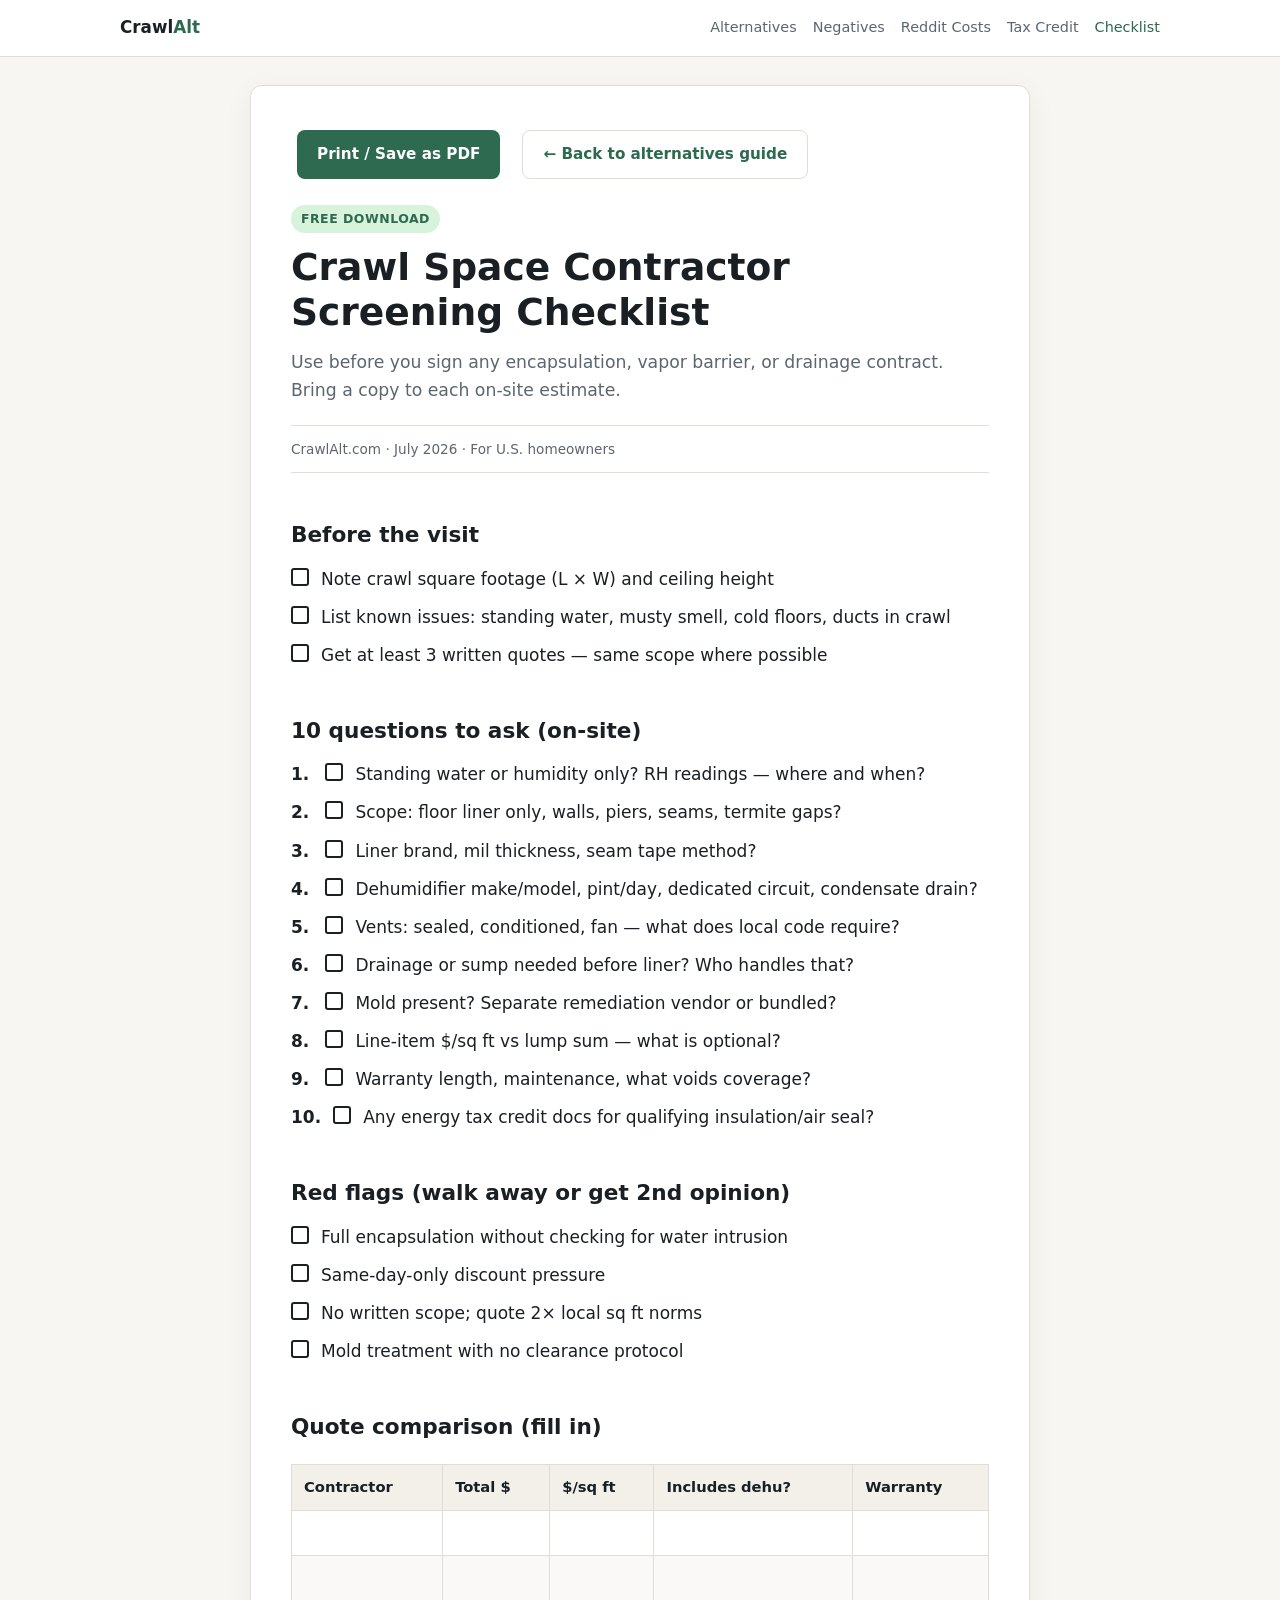
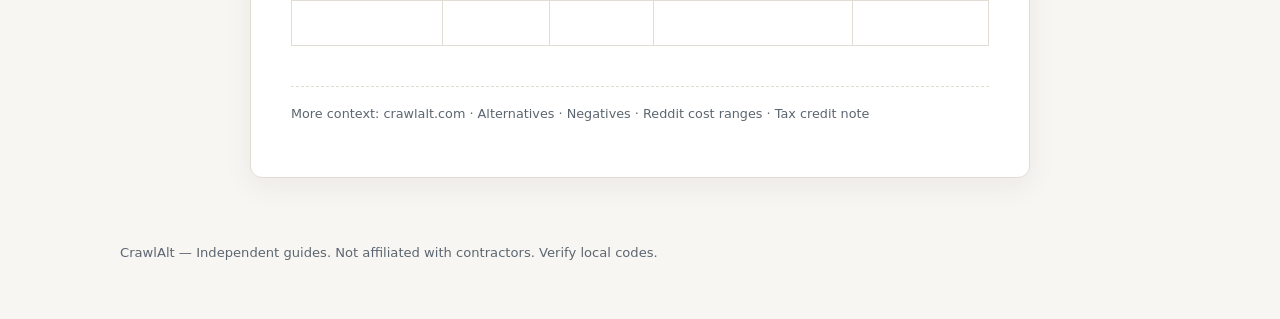
==== checklist.html @ 29562c48 "fix: align sitemap and canonical URLs with Cloudflare pretty URLs Co-authored-by: Cursor <cursoragen" ====
<!DOCTYPE html>
<html lang="en">
  <head>
    <meta charset="UTF-8" />
    <meta name="viewport" content="width=device-width, initial-scale=1.0" />
    <title>Contractor Screening Checklist — Crawl Space Work</title>
    <meta
      name="description"
      content="Free printable checklist: 10 questions and scope items before signing a crawl space encapsulation or moisture-control contract."
    />
    <link rel="stylesheet" href="css/style.css" />
    <link rel="canonical" href="https://crawlalt.com/checklist" />
  </head>
  <body class="checklist-page">
    <header class="site-header no-print">
      <div class="site-header-inner">
        <a class="brand" href="/">Crawl<span>Alt</span></a>
        <nav class="nav-links" aria-label="Primary">
          <a href="/">Alternatives</a>
          <a href="/negatives">Negatives</a>
          <a href="/diy-cost-reddit">Reddit Costs</a>
          <a href="/tax-credit">Tax Credit</a>
          <a class="active" href="/checklist">Checklist</a>
        </nav>
      </div>
    </header>

    <div class="layout layout-single">
      <main>
        <article class="checklist-doc">
          <div class="no-print cta-bar">
            <button type="button" class="btn-primary" onclick="window.print()">Print / Save as PDF</button>
            <a class="btn-ghost" href="/">← Back to alternatives guide</a>
          </div>

          <span class="eyebrow">Free download</span>
          <h1>Crawl Space Contractor Screening Checklist</h1>
          <p class="dek">
            Use before you sign any encapsulation, vapor barrier, or drainage contract. Bring a copy to
            each on-site estimate.
          </p>
          <p class="meta">CrawlAlt.com · July 2026 · For U.S. homeowners</p>

          <h2>Before the visit</h2>
          <ul class="check-list">
            <li><span class="box"></span> Note crawl square footage (L × W) and ceiling height</li>
            <li><span class="box"></span> List known issues: standing water, musty smell, cold floors, ducts in crawl</li>
            <li><span class="box"></span> Get at least 3 written quotes — same scope where possible</li>
          </ul>

          <h2>10 questions to ask (on-site)</h2>
          <ol class="check-list numbered">
            <li><span class="box"></span> Standing water or humidity only? RH readings — where and when?</li>
            <li><span class="box"></span> Scope: floor liner only, walls, piers, seams, termite gaps?</li>
            <li><span class="box"></span> Liner brand, mil thickness, seam tape method?</li>
            <li><span class="box"></span> Dehumidifier make/model, pint/day, dedicated circuit, condensate drain?</li>
            <li><span class="box"></span> Vents: sealed, conditioned, fan — what does local code require?</li>
            <li><span class="box"></span> Drainage or sump needed before liner? Who handles that?</li>
            <li><span class="box"></span> Mold present? Separate remediation vendor or bundled?</li>
            <li><span class="box"></span> Line-item $/sq ft vs lump sum — what is optional?</li>
            <li><span class="box"></span> Warranty length, maintenance, what voids coverage?</li>
            <li><span class="box"></span> Any energy tax credit docs for qualifying insulation/air seal?</li>
          </ol>

          <h2>Red flags (walk away or get 2nd opinion)</h2>
          <ul class="check-list">
            <li><span class="box"></span> Full encapsulation without checking for water intrusion</li>
            <li><span class="box"></span> Same-day-only discount pressure</li>
            <li><span class="box"></span> No written scope; quote 2× local sq ft norms</li>
            <li><span class="box"></span> Mold treatment with no clearance protocol</li>
          </ul>

          <h2>Quote comparison (fill in)</h2>
          <table class="fill-table">
            <thead>
              <tr>
                <th>Contractor</th>
                <th>Total $</th>
                <th>$/sq ft</th>
                <th>Includes dehu?</th>
                <th>Warranty</th>
              </tr>
            </thead>
            <tbody>
              <tr><td>&nbsp;</td><td></td><td></td><td></td><td></td></tr>
              <tr><td>&nbsp;</td><td></td><td></td><td></td><td></td></tr>
              <tr><td>&nbsp;</td><td></td><td></td><td></td><td></td></tr>
            </tbody>
          </table>

          <p class="print-footer">
            More context: crawlalt.com · Alternatives · Negatives · Reddit cost ranges · Tax credit note
          </p>
        </article>
      </main>
    </div>

    <footer class="site-footer no-print">
      <p>CrawlAlt — Independent guides. Not affiliated with contractors. Verify local codes.</p>
    </footer>
  </body>
</html>
---- css/style.css ----
:root {
  --bg: #f8f6f3;
  --surface: #ffffff;
  --text: #1a1f24;
  --muted: #5c6670;
  --accent: #2d6a4f;
  --accent-soft: #d8f3dc;
  --border: #e2ddd4;
  --warn: #bc6c25;
  --radius: 12px;
  --shadow: 0 8px 30px rgba(26, 31, 36, 0.06);
  --max: 760px;
  --font: "Segoe UI", system-ui, -apple-system, sans-serif;
}

* {
  box-sizing: border-box;
}

html {
  scroll-behavior: smooth;
}

body {
  margin: 0;
  font-family: var(--font);
  font-size: 17px;
  line-height: 1.65;
  color: var(--text);
  background: var(--bg);
}

a {
  color: var(--accent);
}

a:hover {
  text-decoration: underline;
}

.site-header {
  background: var(--surface);
  border-bottom: 1px solid var(--border);
  position: sticky;
  top: 0;
  z-index: 10;
}

.site-header-inner {
  max-width: 1080px;
  margin: 0 auto;
  padding: 14px 20px;
  display: flex;
  align-items: center;
  justify-content: space-between;
  gap: 16px;
}

.brand {
  font-weight: 700;
  font-size: 1.05rem;
  color: var(--text);
  text-decoration: none;
}

.brand span {
  color: var(--accent);
}

.nav-links {
  display: flex;
  flex-wrap: wrap;
  gap: 8px 16px;
  font-size: 0.9rem;
}

.nav-links a {
  color: var(--muted);
  text-decoration: none;
}

.nav-links a:hover,
.nav-links a.active {
  color: var(--accent);
}

.layout {
  max-width: 1080px;
  margin: 0 auto;
  padding: 28px 20px 64px;
  display: grid;
  grid-template-columns: 220px minmax(0, 1fr);
  gap: 36px;
  align-items: start;
}

@media (max-width: 900px) {
  .layout {
    grid-template-columns: 1fr;
  }

  .toc {
    display: none;
  }
}

.toc {
  position: sticky;
  top: 72px;
  background: var(--surface);
  border: 1px solid var(--border);
  border-radius: var(--radius);
  padding: 16px 18px;
  font-size: 0.88rem;
}

.toc h2 {
  margin: 0 0 10px;
  font-size: 0.78rem;
  text-transform: uppercase;
  letter-spacing: 0.06em;
  color: var(--muted);
}

.toc ol {
  margin: 0;
  padding-left: 18px;
}

.toc li {
  margin: 6px 0;
}

.toc a {
  color: var(--muted);
  text-decoration: none;
}

.toc a:hover {
  color: var(--accent);
}

article {
  background: var(--surface);
  border: 1px solid var(--border);
  border-radius: var(--radius);
  box-shadow: var(--shadow);
  padding: 36px 40px;
}

@media (max-width: 640px) {
  article {
    padding: 24px 18px;
  }
}

.eyebrow {
  display: inline-block;
  background: var(--accent-soft);
  color: var(--accent);
  font-size: 0.78rem;
  font-weight: 600;
  letter-spacing: 0.04em;
  text-transform: uppercase;
  padding: 4px 10px;
  border-radius: 999px;
  margin-bottom: 12px;
}

h1 {
  font-size: clamp(1.75rem, 4vw, 2.35rem);
  line-height: 1.2;
  margin: 0 0 12px;
}

.dek {
  font-size: 1.08rem;
  color: var(--muted);
  margin: 0 0 20px;
}

.meta {
  font-size: 0.85rem;
  color: var(--muted);
  border-top: 1px solid var(--border);
  border-bottom: 1px solid var(--border);
  padding: 12px 0;
  margin-bottom: 28px;
}

.callout {
  background: #fff8ef;
  border-left: 4px solid var(--warn);
  padding: 14px 16px;
  border-radius: 0 var(--radius) var(--radius) 0;
  margin: 24px 0;
  font-size: 0.95rem;
}

.callout strong {
  color: var(--warn);
}

h2 {
  font-size: 1.35rem;
  margin: 36px 0 12px;
  padding-top: 8px;
}

h3 {
  font-size: 1.1rem;
  margin: 24px 0 8px;
}

p,
ul,
ol {
  margin: 0 0 16px;
}

ul,
ol {
  padding-left: 22px;
}

table {
  width: 100%;
  border-collapse: collapse;
  font-size: 0.92rem;
  margin: 20px 0 24px;
}

th,
td {
  border: 1px solid var(--border);
  padding: 10px 12px;
  text-align: left;
  vertical-align: top;
}

th {
  background: #f3f0ea;
  font-weight: 600;
}

tr:nth-child(even) td {
  background: #faf9f7;
}

.tag {
  display: inline-block;
  font-size: 0.75rem;
  font-weight: 600;
  padding: 2px 8px;
  border-radius: 999px;
  background: var(--accent-soft);
  color: var(--accent);
}

.tag.warn {
  background: #fde8d8;
  color: #9a3412;
}

.card-grid {
  display: grid;
  grid-template-columns: repeat(auto-fit, minmax(220px, 1fr));
  gap: 14px;
  margin: 20px 0;
}

.card {
  border: 1px solid var(--border);
  border-radius: var(--radius);
  padding: 16px;
  background: #faf9f7;
}

.card h3 {
  margin-top: 0;
  font-size: 1rem;
}

.related {
  margin-top: 40px;
  padding-top: 24px;
  border-top: 1px solid var(--border);
}

.related h2 {
  margin-top: 0;
  font-size: 1.15rem;
}

.related ul {
  list-style: none;
  padding: 0;
  margin: 0;
}

.related li {
  margin: 10px 0;
  padding: 12px 14px;
  background: var(--bg);
  border-radius: var(--radius);
  border: 1px solid var(--border);
}

.related a {
  font-weight: 600;
  text-decoration: none;
}

.related span {
  display: block;
  font-size: 0.88rem;
  color: var(--muted);
  margin-top: 4px;
}

.site-footer {
  max-width: 1080px;
  margin: 0 auto;
  padding: 0 20px 40px;
  font-size: 0.82rem;
  color: var(--muted);
}

.badge-soon {
  font-size: 0.72rem;
  background: #eee;
  color: #666;
  padding: 2px 6px;
  border-radius: 4px;
  margin-left: 6px;
  vertical-align: middle;
}

.cta-box {
  background: linear-gradient(135deg, #eef7f0 0%, #f8f6f3 100%);
  border: 1px solid #b7d4c3;
  border-radius: var(--radius);
  padding: 24px 28px;
  margin: 32px 0;
  text-align: center;
}

.cta-box h2 {
  margin-top: 0;
  font-size: 1.25rem;
}

.cta-box p {
  color: var(--muted);
  max-width: 520px;
  margin-left: auto;
  margin-right: auto;
}

.btn-primary,
.btn-ghost {
  display: inline-block;
  margin: 8px 6px 0;
  padding: 11px 20px;
  border-radius: 8px;
  font-size: 0.95rem;
  font-weight: 600;
  text-decoration: none;
  cursor: pointer;
  border: none;
  font-family: inherit;
}

.btn-primary {
  background: var(--accent);
  color: #fff;
}

.btn-primary:hover {
  background: #245a42;
  color: #fff;
  text-decoration: none;
}

.btn-ghost {
  background: var(--surface);
  color: var(--accent);
  border: 1px solid var(--border);
}

.layout-single {
  grid-template-columns: 1fr;
  max-width: 820px;
}

.checklist-doc .check-list {
  list-style: none;
  padding-left: 0;
}

.check-list li {
  display: flex;
  gap: 12px;
  align-items: flex-start;
  margin-bottom: 10px;
}

.check-list .box {
  flex-shrink: 0;
  width: 18px;
  height: 18px;
  border: 2px solid var(--text);
  border-radius: 3px;
  margin-top: 3px;
}

.check-list.numbered {
  counter-reset: chk;
}

.check-list.numbered li {
  counter-increment: chk;
}

.check-list.numbered li::before {
  content: counter(chk) ".";
  font-weight: 600;
  min-width: 1.4rem;
}

.fill-table td {
  min-height: 36px;
  height: 40px;
}

.cta-bar {
  display: flex;
  flex-wrap: wrap;
  gap: 10px;
  margin-bottom: 24px;
}

.print-footer {
  margin-top: 40px;
  font-size: 0.8rem;
  color: var(--muted);
  border-top: 1px dashed var(--border);
  padding-top: 16px;
}

@media print {
  .no-print {
    display: none !important;
  }

  body {
    background: #fff;
    font-size: 12pt;
  }

  article {
    box-shadow: none;
    border: none;
    padding: 0;
  }

  .site-header,
  .site-footer {
    display: none;
  }
}
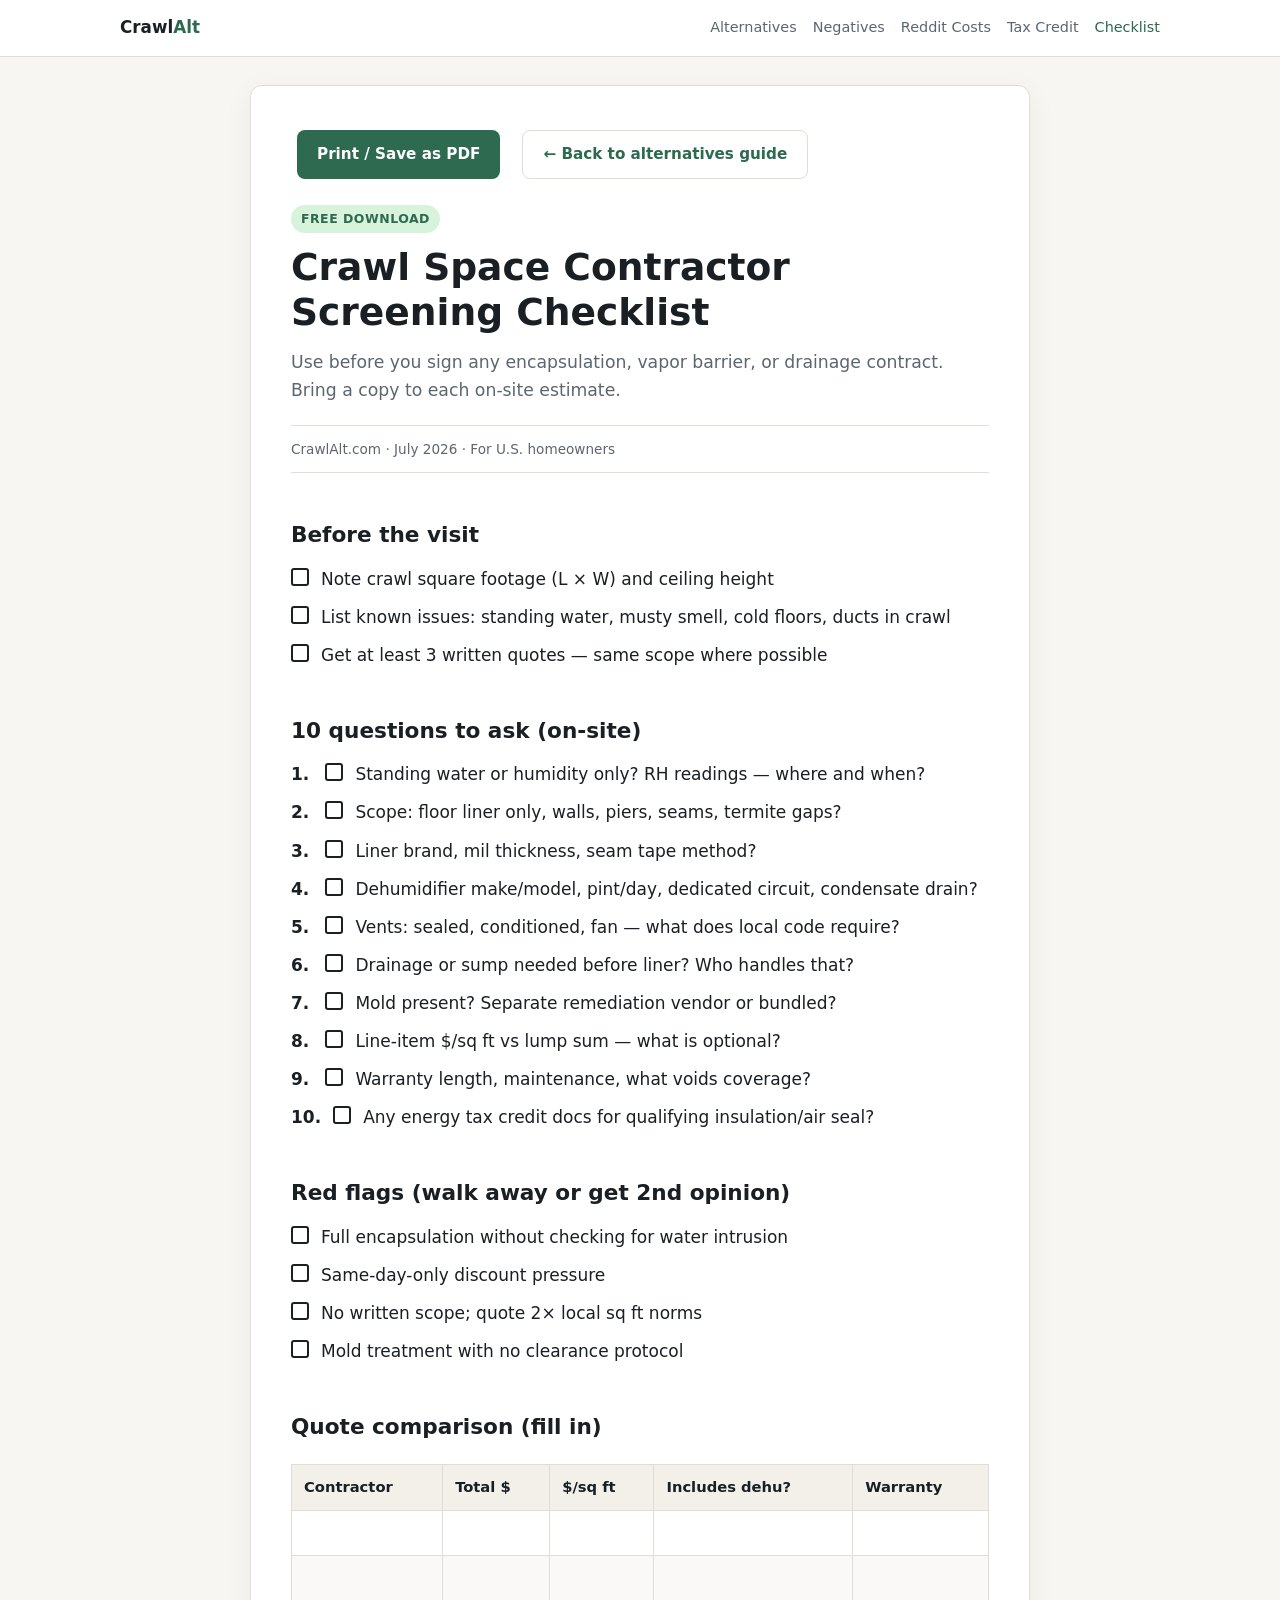
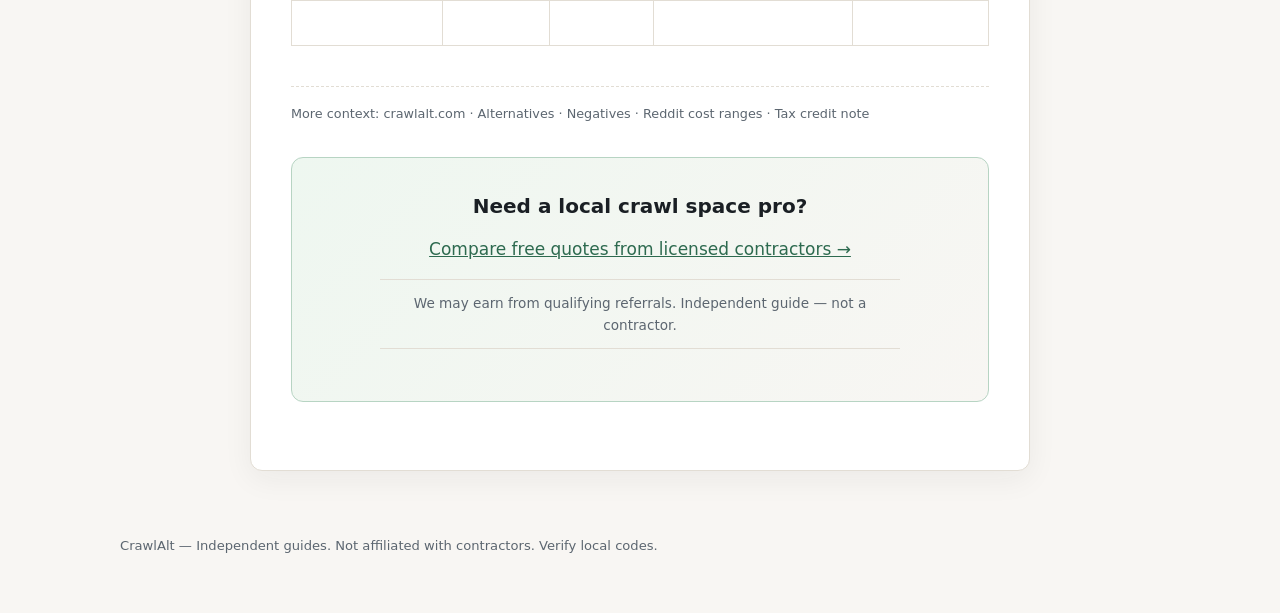
==== commit 8604c569: "Add lead CTA placeholder on checklist for Angi Co-authored-by: Cursor <cursoragent@cursor.com>" ====
--- a/checklist.html
+++ b/checklist.html
@@ -91,6 +91,16 @@
           <p class="print-footer">
             More context: crawlalt.com · Alternatives · Negatives · Reddit cost ranges · Tax credit note
           </p>
+
+          <section class="cta-box no-print" aria-label="Get local quotes">
+            <h2>Need a local crawl space pro?</h2>
+            <p>
+              <a href="#angi-pending">Compare free quotes from licensed contractors →</a>
+            </p>
+            <p class="meta">
+              We may earn from qualifying referrals. Independent guide — not a contractor.
+            </p>
+          </section>
         </article>
       </main>
     </div>
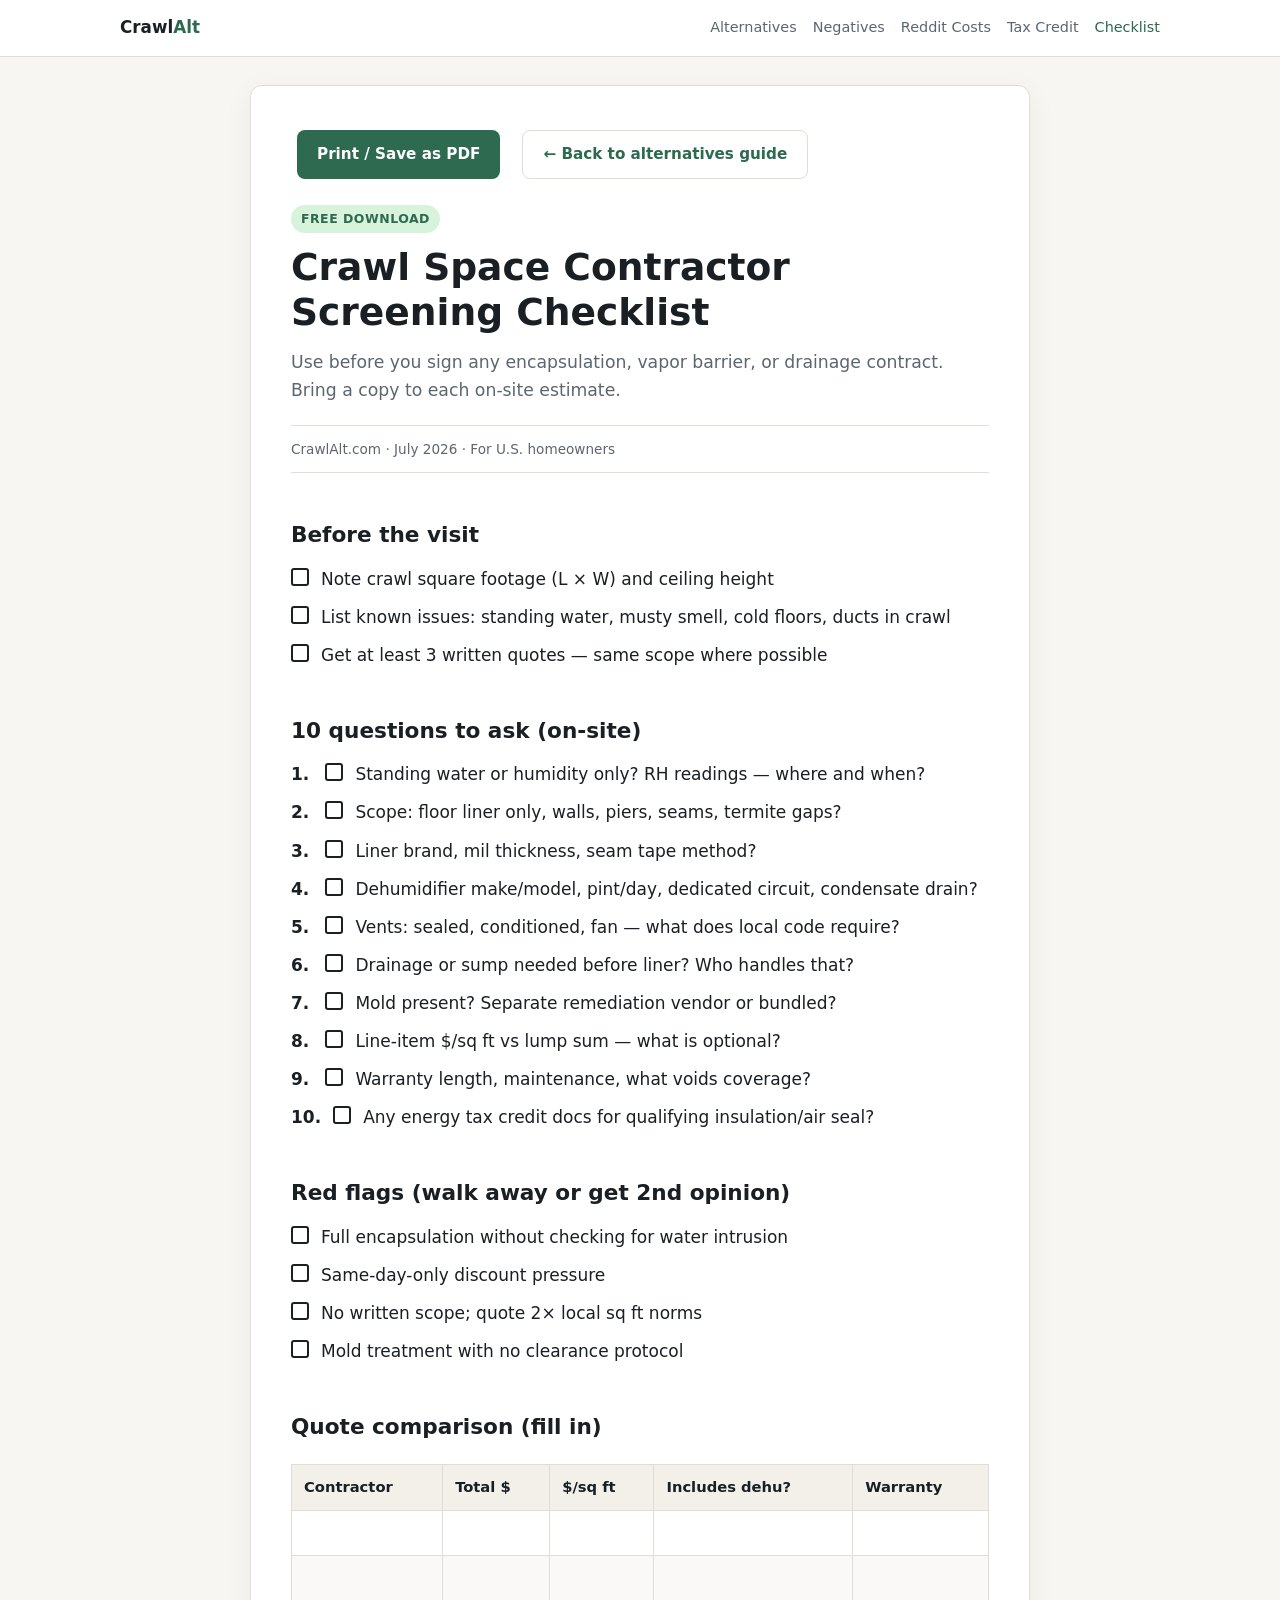
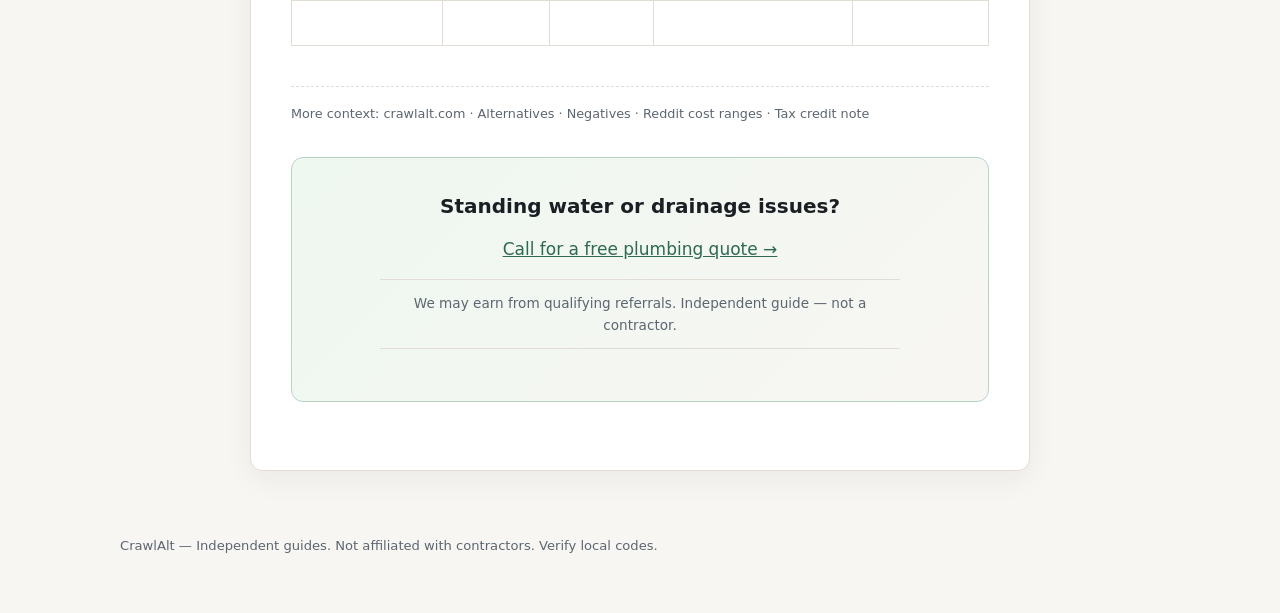
==== commit 81c5bda9: "Wire checklist CTA to DC Plumbing pay-per-call number Co-authored-by: Cursor <cursoragent@cursor.com" ====
--- a/checklist.html
+++ b/checklist.html
@@ -93,9 +93,9 @@
           </p>
 
           <section class="cta-box no-print" aria-label="Get local quotes">
-            <h2>Need a local crawl space pro?</h2>
+            <h2>Standing water or drainage issues?</h2>
             <p>
-              <a href="#angi-pending">Compare free quotes from licensed contractors →</a>
+              <a href="tel:+16074009375">Call for a free plumbing quote →</a>
             </p>
             <p class="meta">
               We may earn from qualifying referrals. Independent guide — not a contractor.
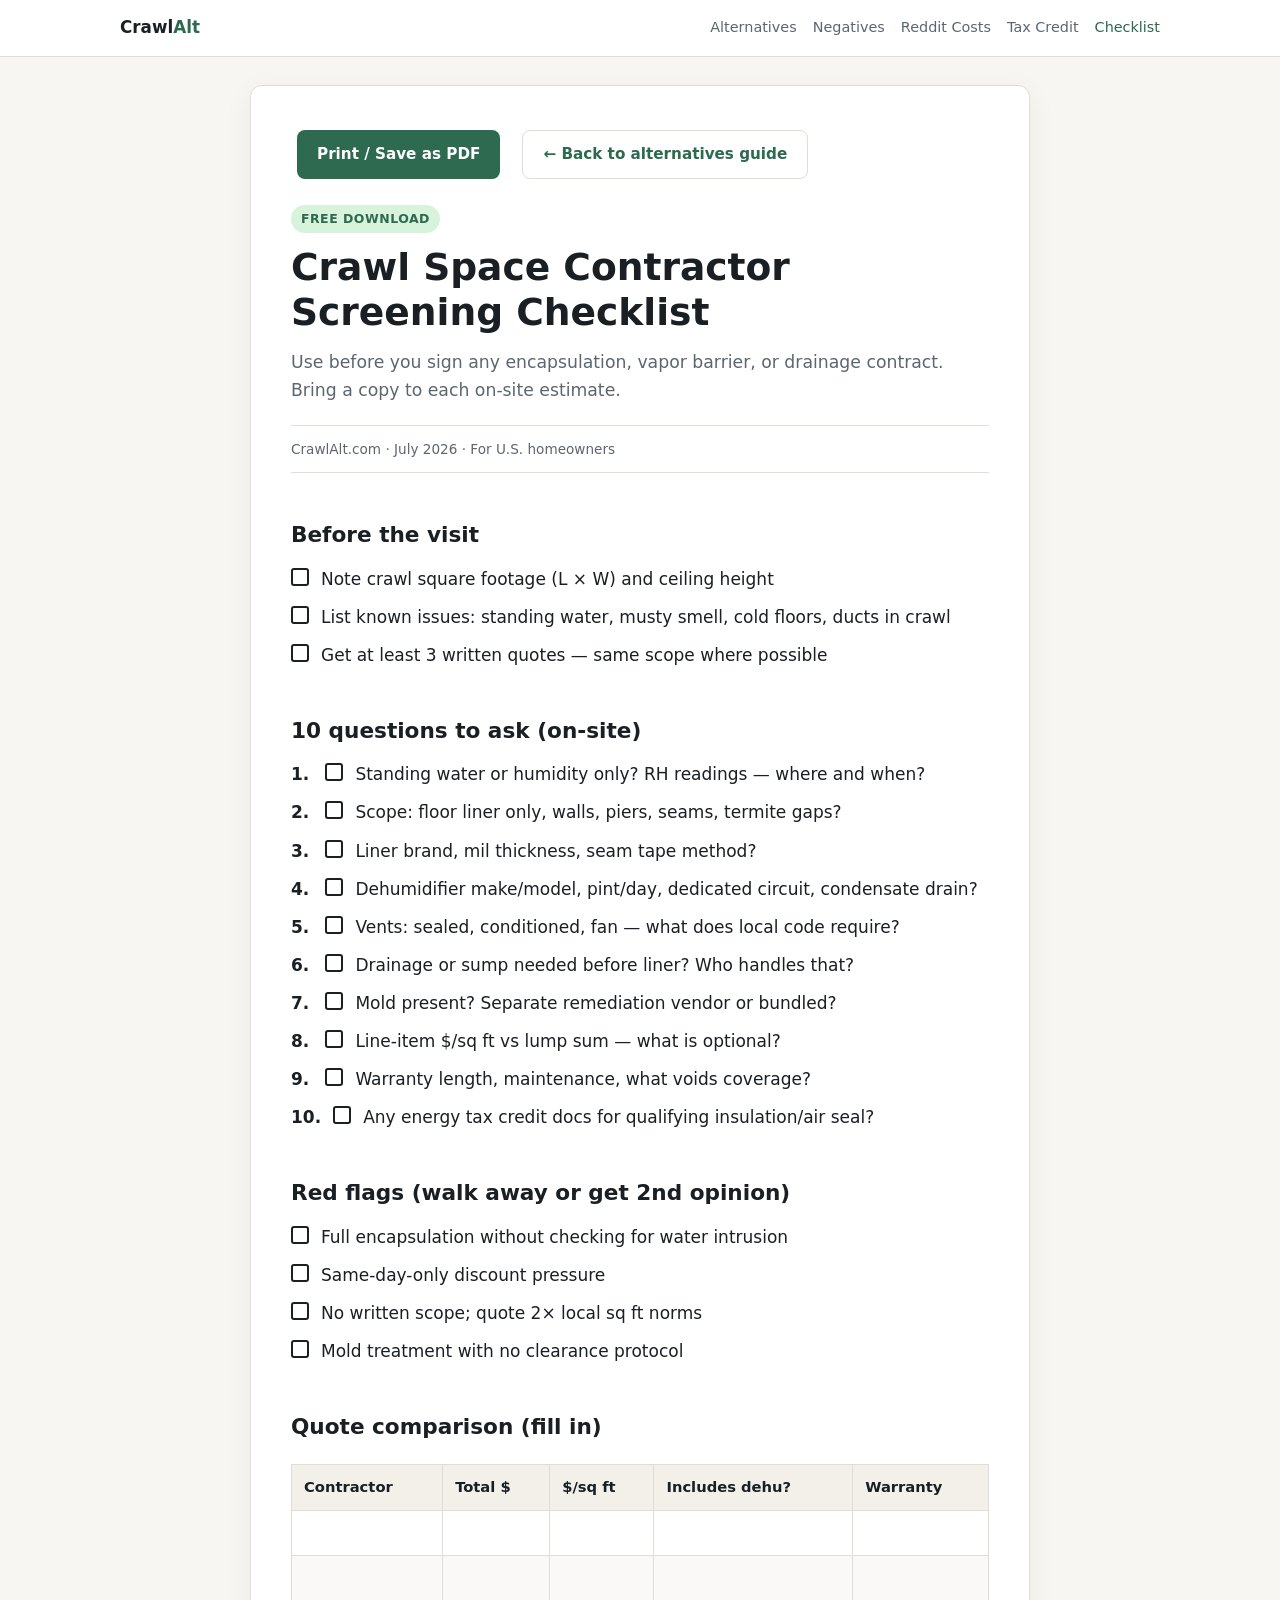
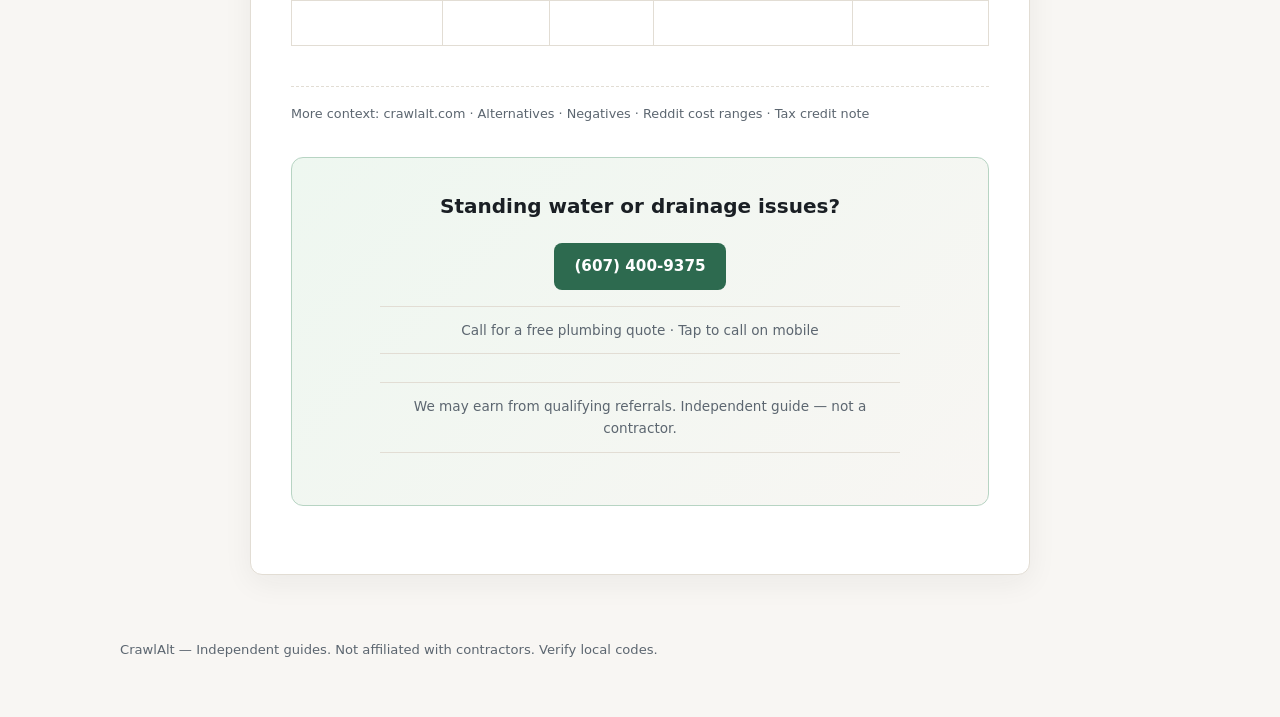
==== commit 10e2268b: "Show plumbing phone number visibly on checklist CTA Co-authored-by: Cursor <cursoragent@cursor.com>" ====
--- a/checklist.html
+++ b/checklist.html
@@ -95,8 +95,9 @@
           <section class="cta-box no-print" aria-label="Get local quotes">
             <h2>Standing water or drainage issues?</h2>
             <p>
-              <a href="tel:+16074009375">Call for a free plumbing quote →</a>
+              <a class="btn-primary" href="tel:+16074009375">(607) 400-9375</a>
             </p>
+            <p class="meta">Call for a free plumbing quote · Tap to call on mobile</p>
             <p class="meta">
               We may earn from qualifying referrals. Independent guide — not a contractor.
             </p>
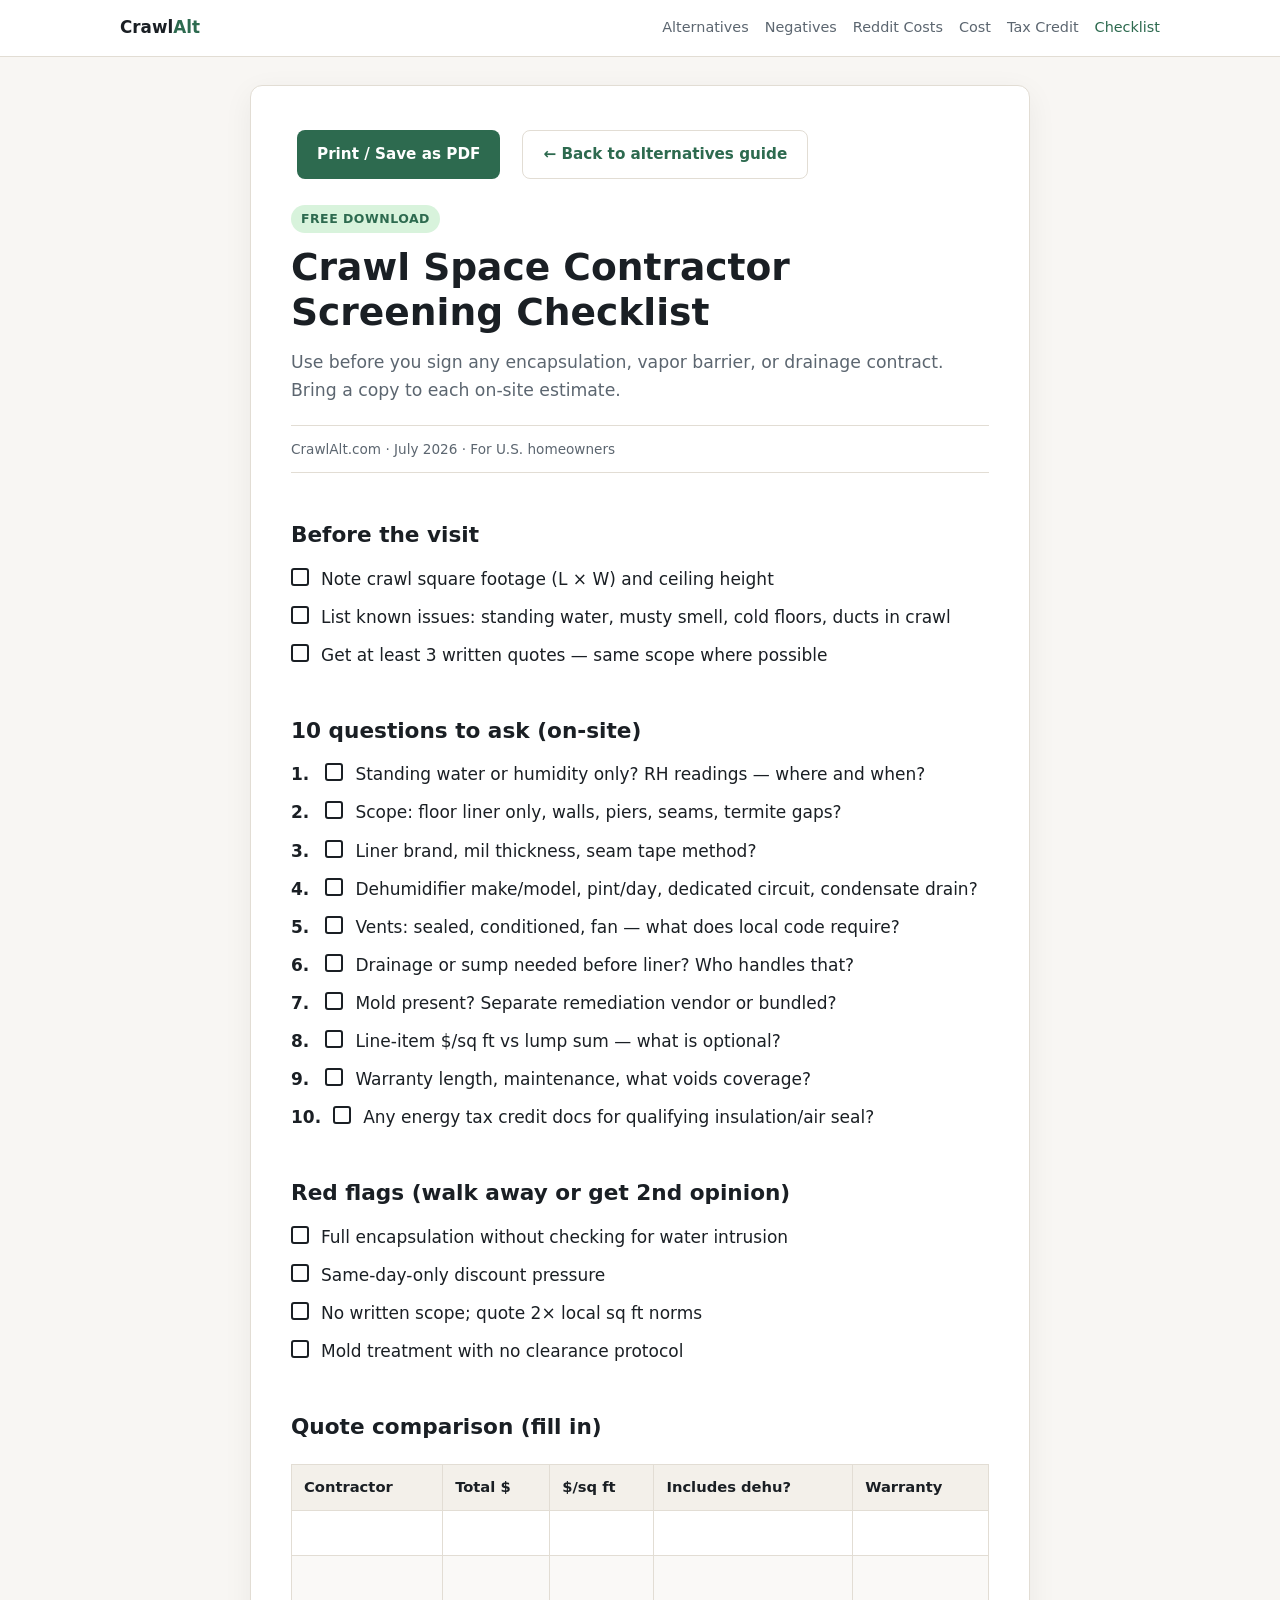
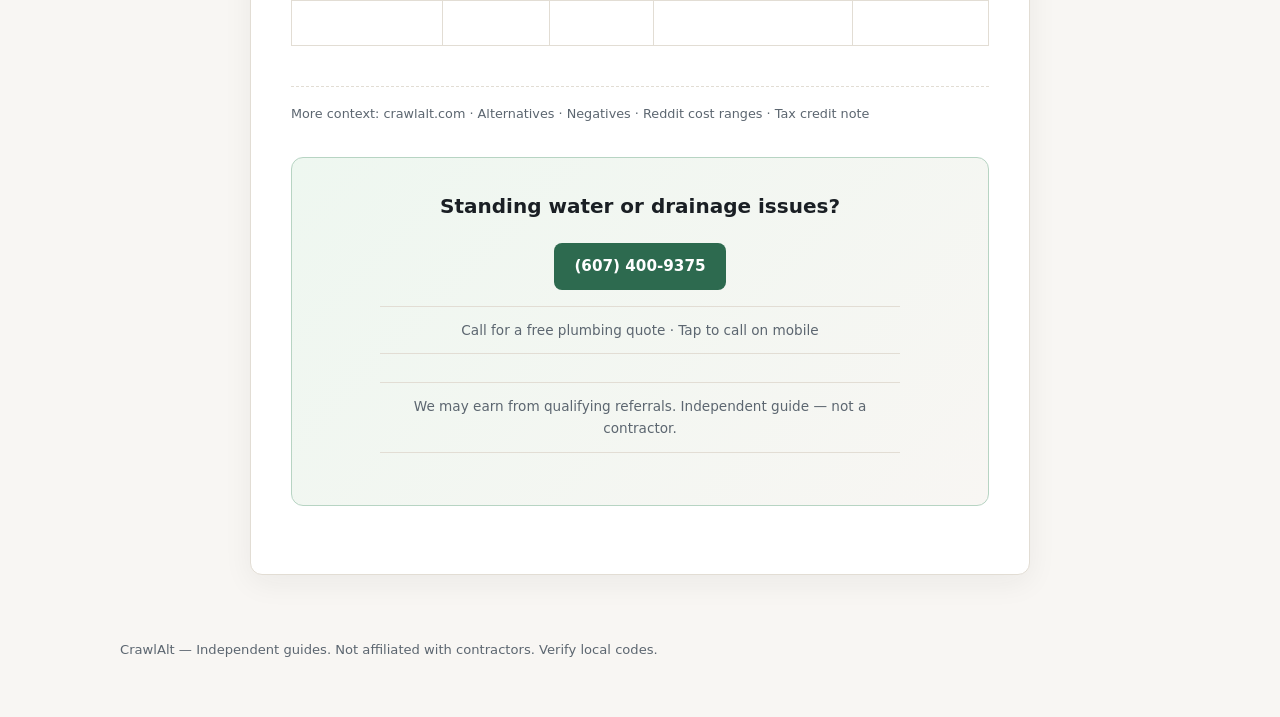
==== commit 046d7f3b: "Add encapsulation cost guide for Affiliate W1 SEO. New long-tail page with cost ranges, quote compar" ====
--- a/checklist.html
+++ b/checklist.html
@@ -19,6 +19,7 @@
           <a href="/">Alternatives</a>
           <a href="/negatives">Negatives</a>
           <a href="/diy-cost-reddit">Reddit Costs</a>
+          <a href="/encapsulation-cost">Cost</a>
           <a href="/tax-credit">Tax Credit</a>
           <a class="active" href="/checklist">Checklist</a>
         </nav>
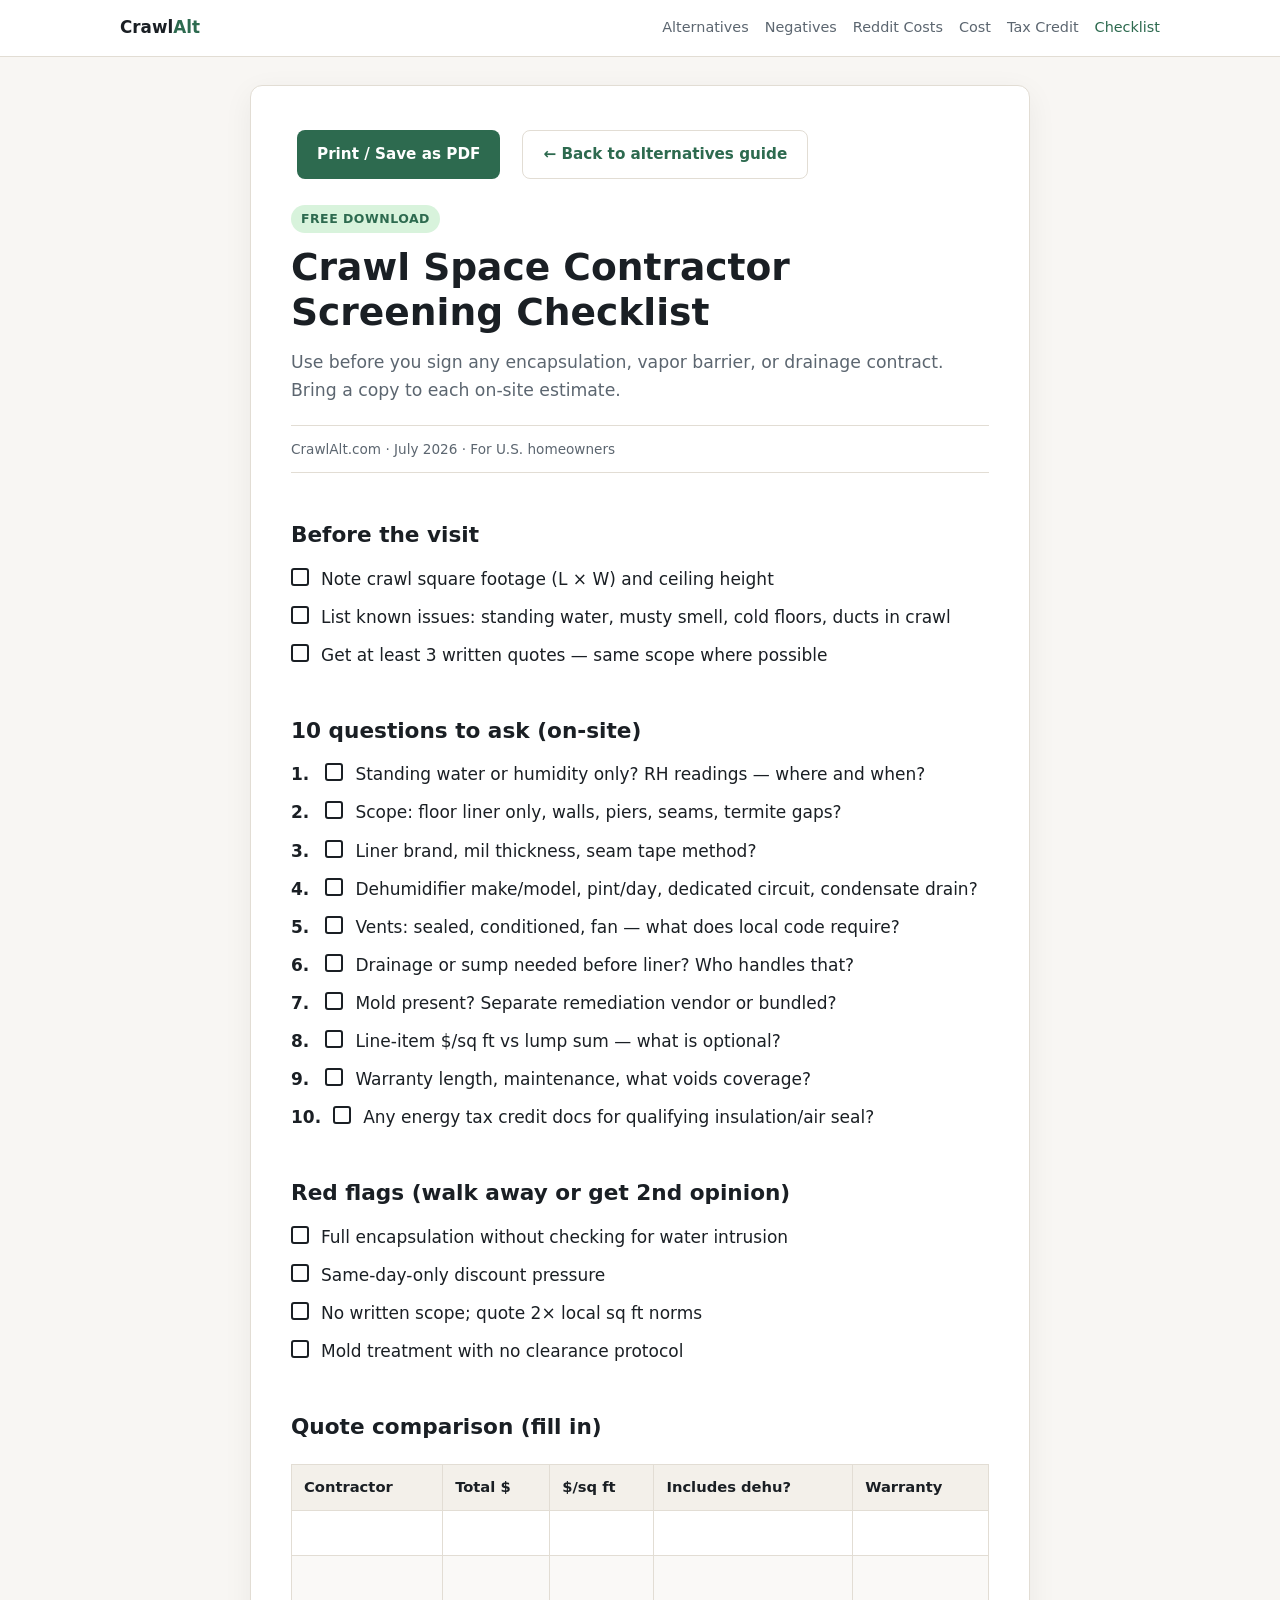
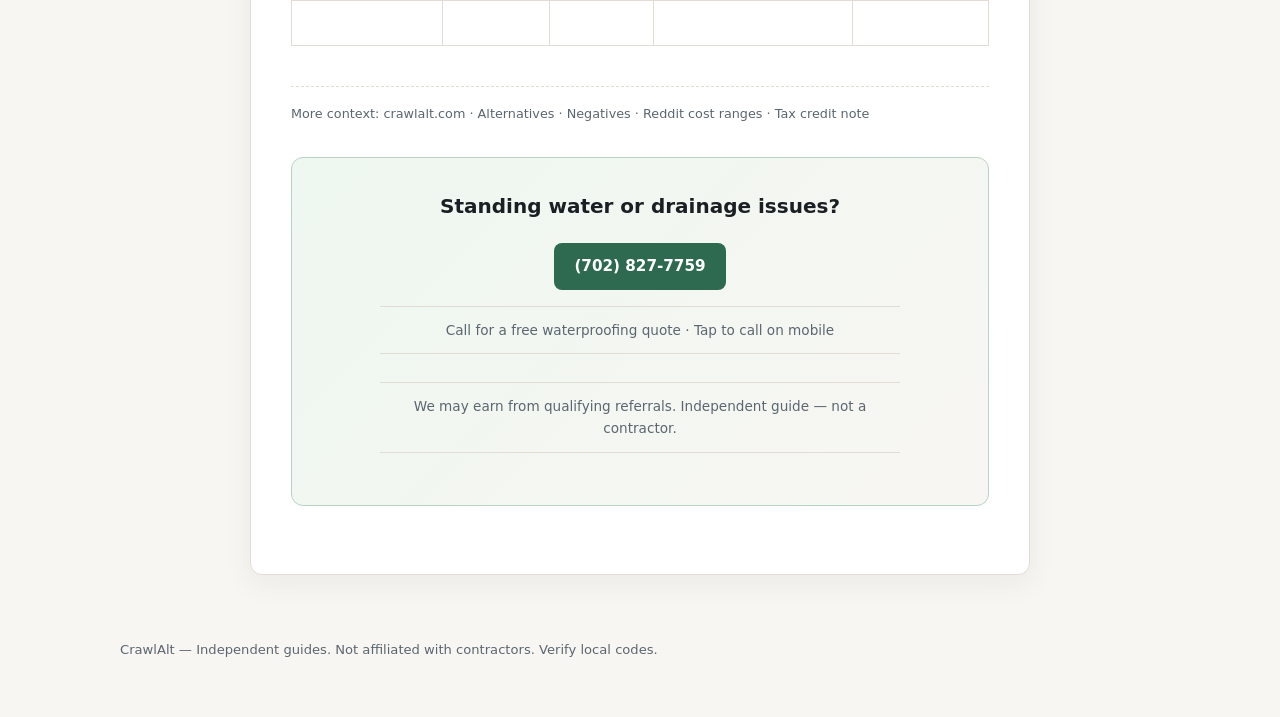
==== commit b3d45013: "Switch L1 CTA to LeadSmart Waterproofing tracking number. Replace legacy plumbing tel link with +170" ====
--- a/checklist.html
+++ b/checklist.html
@@ -96,9 +96,9 @@
           <section class="cta-box no-print" aria-label="Get local quotes">
             <h2>Standing water or drainage issues?</h2>
             <p>
-              <a class="btn-primary" href="tel:+16074009375">(607) 400-9375</a>
+              <a class="btn-primary" href="tel:+17028277759">(702) 827-7759</a>
             </p>
-            <p class="meta">Call for a free plumbing quote · Tap to call on mobile</p>
+            <p class="meta">Call for a free waterproofing quote · Tap to call on mobile</p>
             <p class="meta">
               We may earn from qualifying referrals. Independent guide — not a contractor.
             </p>
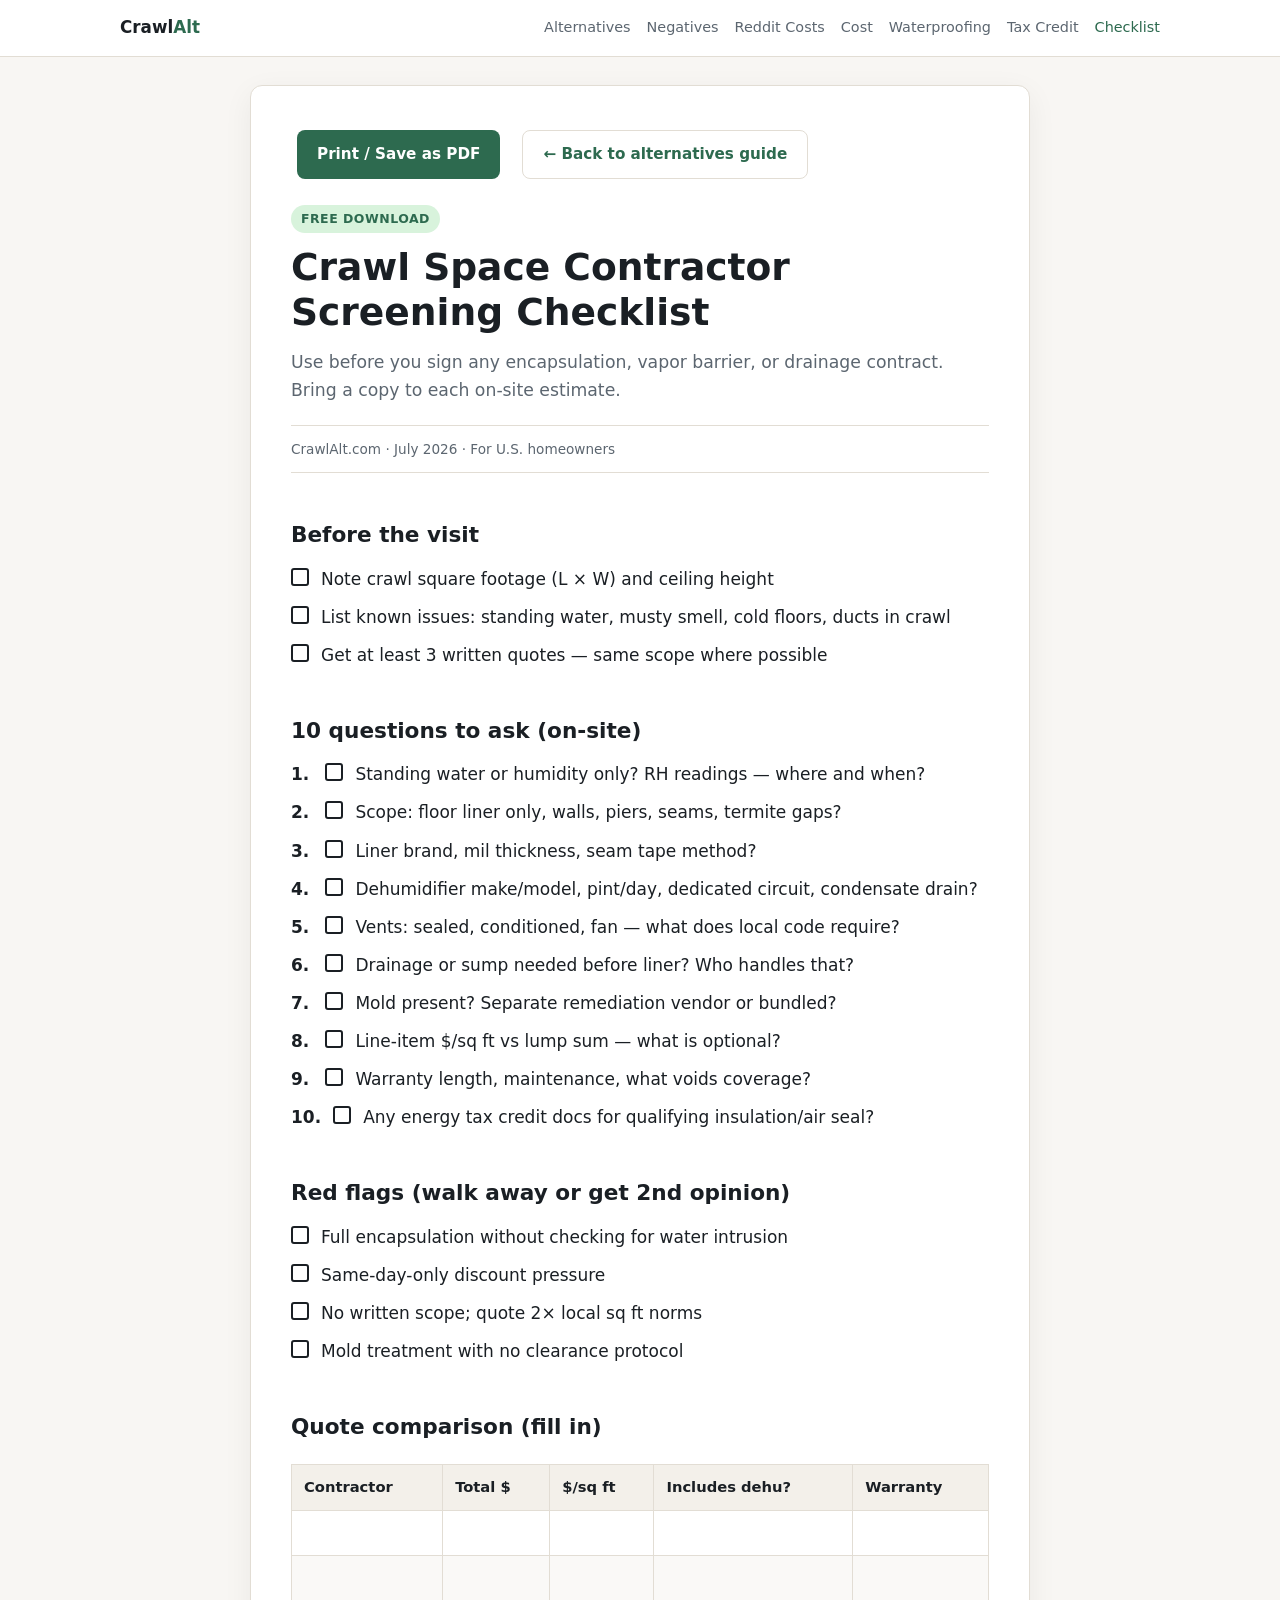
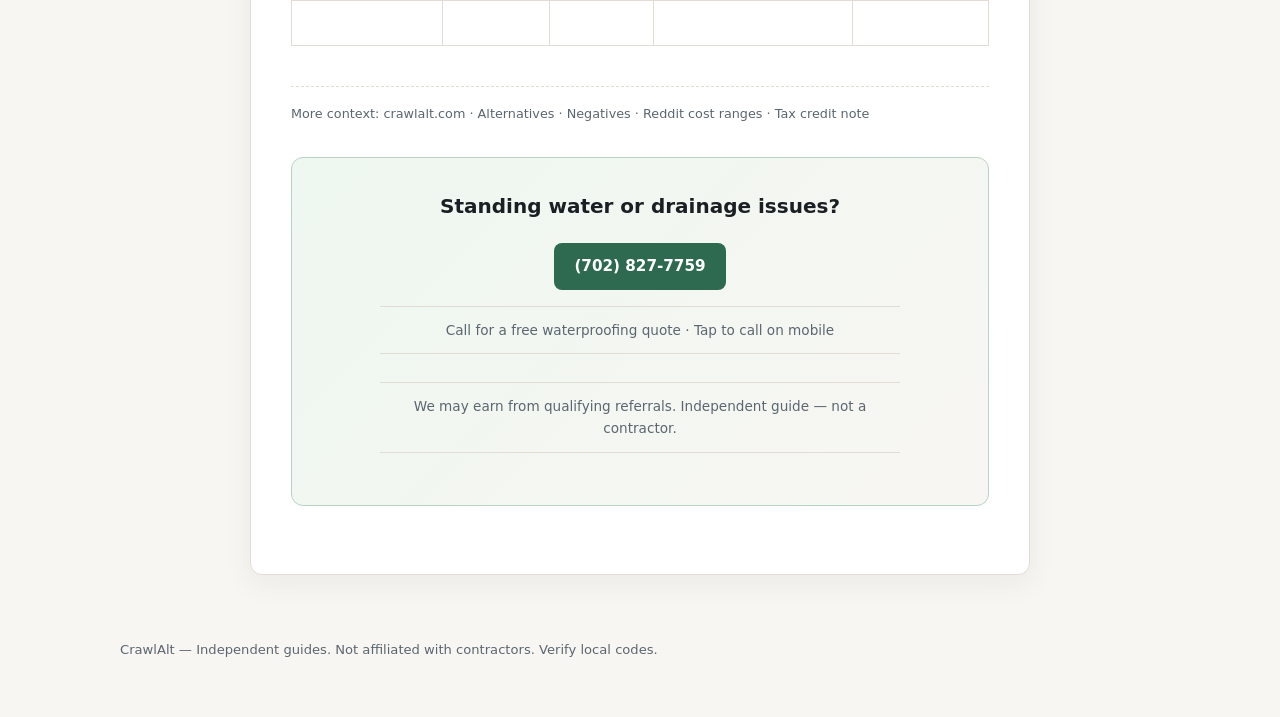
==== commit 6eed6c2e: "Affiliate W2: ship waterproofing vs encapsulation comparison page. Add comparison guide with L1 CTA," ====
--- a/checklist.html
+++ b/checklist.html
@@ -20,6 +20,7 @@
           <a href="/negatives">Negatives</a>
           <a href="/diy-cost-reddit">Reddit Costs</a>
           <a href="/encapsulation-cost">Cost</a>
+          <a href="/waterproofing-vs-encapsulation">Waterproofing</a>
           <a href="/tax-credit">Tax Credit</a>
           <a class="active" href="/checklist">Checklist</a>
         </nav>
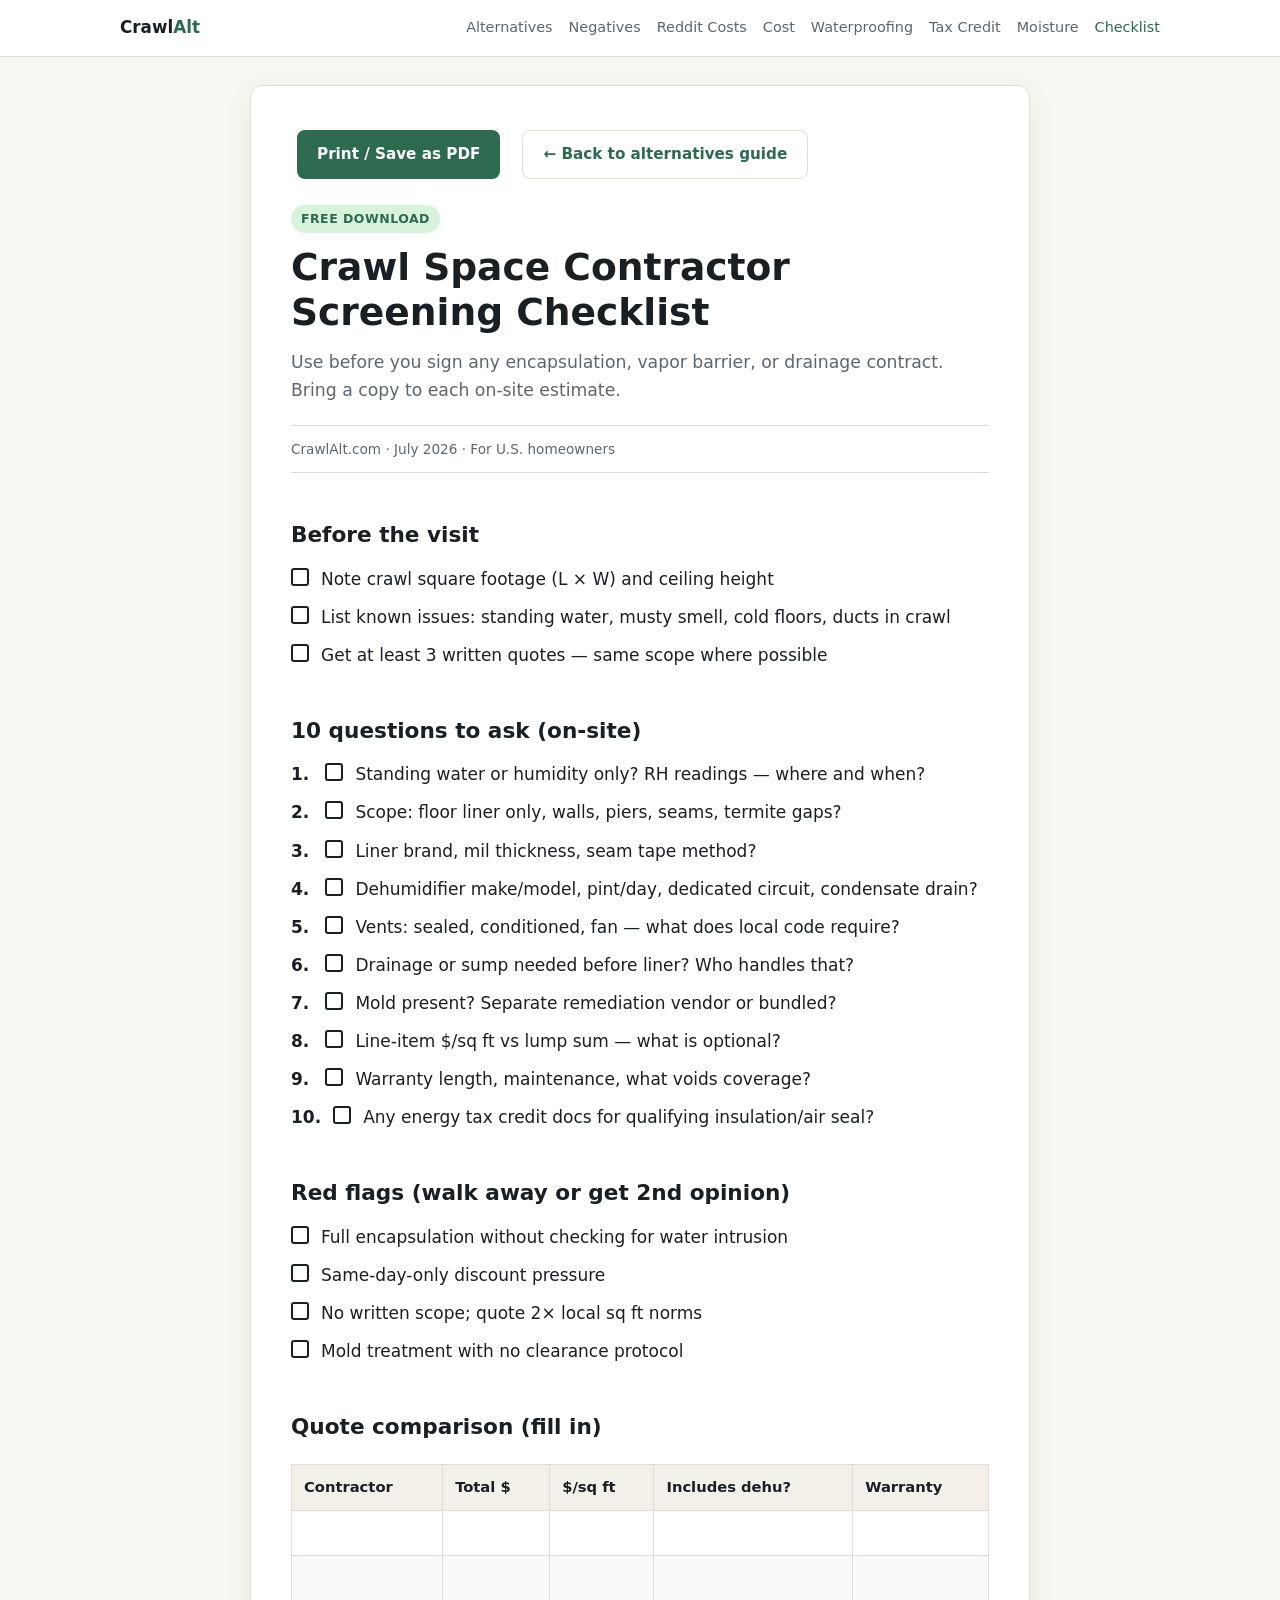
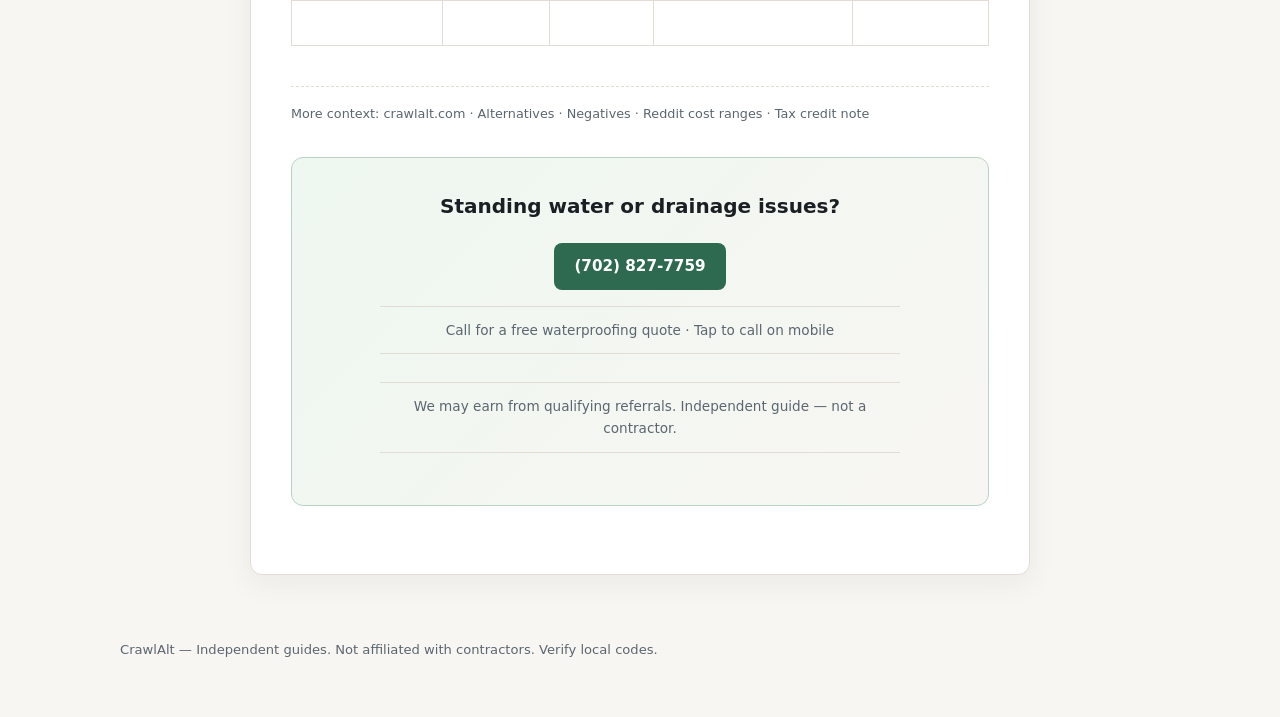
==== commit db7da1b6: "Add a moisture-signs page so the scheduled crawl-space query has a landing page. Co-authored-by: Cur" ====
--- a/checklist.html
+++ b/checklist.html
@@ -22,6 +22,7 @@
           <a href="/encapsulation-cost">Cost</a>
           <a href="/waterproofing-vs-encapsulation">Waterproofing</a>
           <a href="/tax-credit">Tax Credit</a>
+          <a href="/moisture-signs">Moisture</a>
           <a class="active" href="/checklist">Checklist</a>
         </nav>
       </div>
--- a/css/style.css
+++ b/css/style.css
@@ -357,6 +357,19 @@
   margin-right: auto;
 }
 
+.cta-actions {
+  margin: 12px 0 4px;
+}
+
+.cta-secondary {
+  margin-top: 8px;
+  font-size: 0.9rem;
+}
+
+.cta-secondary a {
+  font-weight: 600;
+}
+
 .btn-primary,
 .btn-ghost {
   display: inline-block;
